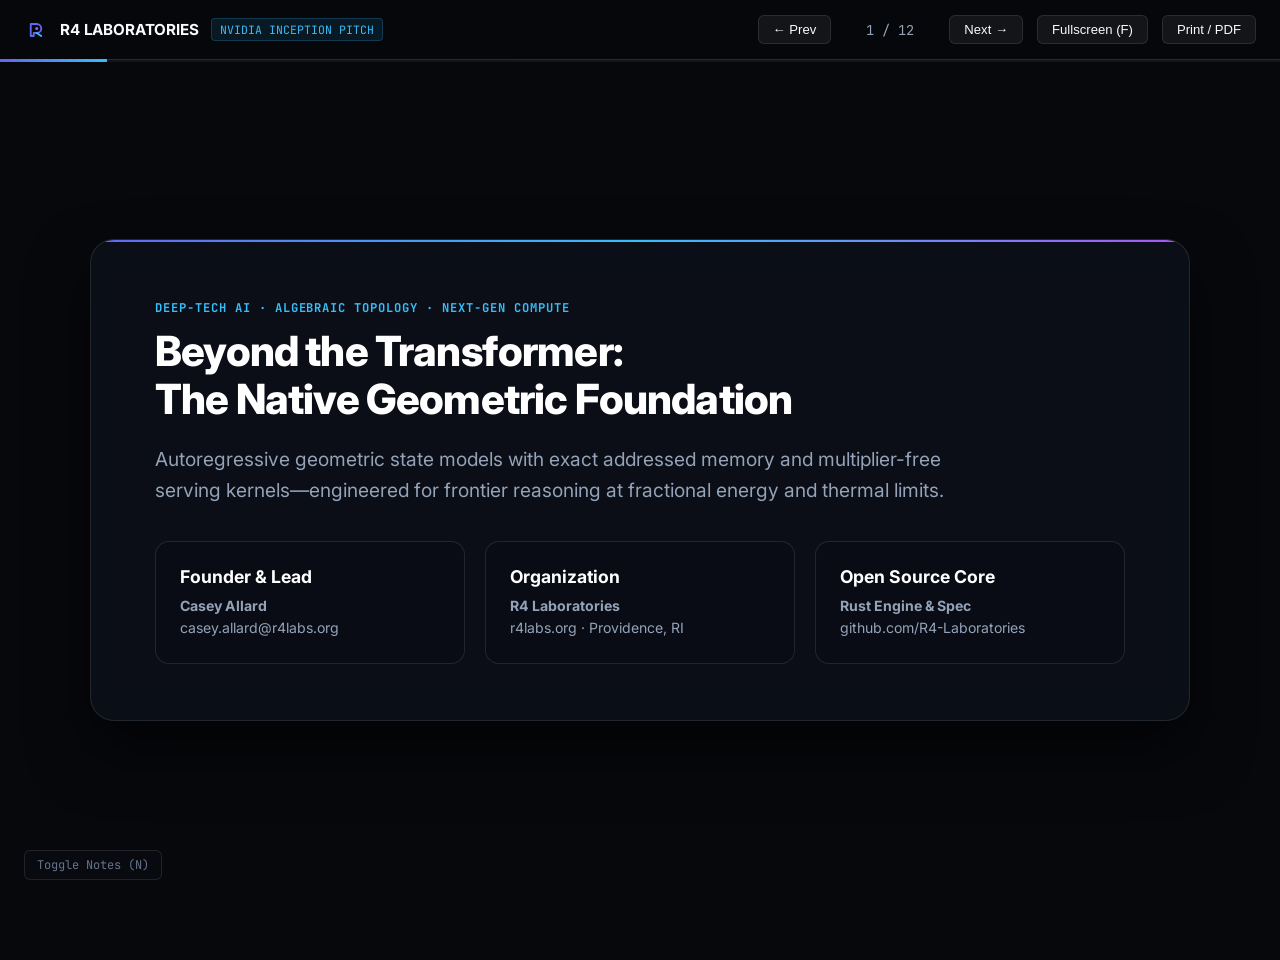
==== deck.html @ abbe3e6e "feat: add interactive NVIDIA Inception pitch deck and deck navigation" ====
<!DOCTYPE html>
<html lang="en">
<head>
  <meta charset="UTF-8" />
  <meta name="viewport" content="width=device-width, initial-scale=1.0" />
  <title>R4 Laboratories — Pitch Deck (NVIDIA Inception)</title>
  <link rel="icon" type="image/svg+xml" href="favicon.svg" />
  <link rel="preconnect" href="https://fonts.googleapis.com">
  <link rel="preconnect" href="https://fonts.gstatic.com" crossorigin>
  <link href="https://fonts.googleapis.com/css2?family=Inter:wght@300;400;500;600;700;800&family=JetBrains+Mono:wght@400;500;700&display=swap" rel="stylesheet">
  <style>
    :root {
      --bg: #07080c;
      --card-bg: rgba(14, 18, 28, 0.7);
      --border: rgba(255, 255, 255, 0.1);
      --border-accent: rgba(99, 102, 241, 0.35);
      --text: #f8fafc;
      --text-muted: #94a3b8;
      --text-dim: #64748b;
      --primary: #6366f1;
      --accent: #38bdf8;
      --purple: #a855f7;
      --font-sans: 'Inter', -apple-system, BlinkMacSystemFont, sans-serif;
      --font-mono: 'JetBrains Mono', monospace;
    }

    * {
      box-sizing: border-box;
      margin: 0;
      padding: 0;
    }

    body {
      background-color: var(--bg);
      color: var(--text);
      font-family: var(--font-sans);
      overflow: hidden;
      height: 100vh;
      width: 100vw;
      user-select: none;
    }

    /* Presentation Header & Controls */
    .deck-header {
      position: fixed;
      top: 0;
      left: 0;
      right: 0;
      height: 60px;
      display: flex;
      align-items: center;
      justify-content: space-between;
      padding: 0 24px;
      border-bottom: 1px solid var(--border);
      background: rgba(7, 8, 12, 0.85);
      backdrop-filter: blur(12px);
      z-index: 100;
    }

    .brand-group {
      display: flex;
      align-items: center;
      gap: 12px;
      text-decoration: none;
      color: inherit;
    }

    .brand-badge {
      font-family: var(--font-mono);
      font-size: 0.72rem;
      color: var(--accent);
      background: rgba(56, 189, 248, 0.1);
      padding: 3px 8px;
      border-radius: 4px;
      border: 1px solid rgba(56, 189, 248, 0.2);
    }

    .controls {
      display: flex;
      align-items: center;
      gap: 14px;
    }

    .btn-ctrl {
      background: rgba(255, 255, 255, 0.06);
      border: 1px solid var(--border);
      color: var(--text);
      padding: 6px 14px;
      border-radius: 6px;
      font-size: 0.82rem;
      font-weight: 500;
      cursor: pointer;
      display: inline-flex;
      align-items: center;
      gap: 6px;
      transition: all 0.2s ease;
    }

    .btn-ctrl:hover {
      background: rgba(255, 255, 255, 0.12);
      border-color: rgba(255, 255, 255, 0.25);
    }

    .slide-counter {
      font-family: var(--font-mono);
      font-size: 0.85rem;
      color: var(--text-muted);
      min-width: 90px;
      text-align: center;
    }

    /* Progress bar */
    .progress-bar-wrap {
      position: fixed;
      top: 59px;
      left: 0;
      right: 0;
      height: 3px;
      background: rgba(255, 255, 255, 0.05);
      z-index: 101;
    }

    .progress-bar {
      height: 100%;
      background: linear-gradient(90deg, var(--primary), var(--accent));
      width: 8.33%;
      transition: width 0.3s cubic-bezier(0.16, 1, 0.3, 1);
    }

    /* Deck Slides Container */
    .deck-container {
      width: 100vw;
      height: calc(100vh - 60px);
      margin-top: 60px;
      position: relative;
    }

    .slide {
      position: absolute;
      top: 0;
      left: 0;
      width: 100%;
      height: 100%;
      display: none;
      align-items: center;
      justify-content: center;
      padding: 40px;
      opacity: 0;
      transition: opacity 0.3s ease;
    }

    .slide.active {
      display: flex;
      opacity: 1;
    }

    .slide-content {
      max-width: 1100px;
      width: 100%;
      background: var(--card-bg);
      border: 1px solid var(--border);
      border-radius: 24px;
      padding: 56px 64px;
      backdrop-filter: blur(16px);
      box-shadow: 0 30px 60px rgba(0, 0, 0, 0.6);
      position: relative;
      overflow: hidden;
    }

    .slide-content::before {
      content: '';
      position: absolute;
      top: 0;
      left: 0;
      right: 0;
      height: 2px;
      background: linear-gradient(90deg, var(--primary), var(--accent), var(--purple));
    }

    .slide-tag {
      font-family: var(--font-mono);
      font-size: 0.76rem;
      font-weight: 700;
      color: var(--accent);
      letter-spacing: 0.08em;
      text-transform: uppercase;
      margin-bottom: 12px;
      display: inline-block;
    }

    .slide-title {
      font-size: 2.6rem;
      font-weight: 800;
      line-height: 1.15;
      letter-spacing: -0.02em;
      margin-bottom: 20px;
      color: #fff;
    }

    .slide-subtitle {
      font-size: 1.2rem;
      color: var(--text-muted);
      line-height: 1.6;
      margin-bottom: 36px;
      max-width: 850px;
    }

    /* Grid & Cards inside slides */
    .grid-2 {
      display: grid;
      grid-template-columns: 1fr 1fr;
      gap: 24px;
    }

    .grid-3 {
      display: grid;
      grid-template-columns: repeat(3, 1fr);
      gap: 20px;
    }

    .grid-4 {
      display: grid;
      grid-template-columns: repeat(4, 1fr);
      gap: 16px;
    }

    .card {
      background: rgba(10, 13, 22, 0.7);
      border: 1px solid var(--border);
      border-radius: 14px;
      padding: 24px;
    }

    .card h4 {
      font-size: 1.1rem;
      color: #fff;
      margin-bottom: 8px;
      display: flex;
      align-items: center;
      gap: 8px;
    }

    .card p {
      font-size: 0.88rem;
      color: var(--text-muted);
      line-height: 1.55;
    }

    .stat-huge {
      font-family: var(--font-mono);
      font-size: 2.8rem;
      font-weight: 800;
      background: linear-gradient(135deg, #fff, #818cf8);
      -webkit-background-clip: text;
      -webkit-text-fill-color: transparent;
      margin-bottom: 6px;
    }

    /* Pipeline Visual */
    .pipeline-row {
      display: grid;
      grid-template-columns: repeat(4, 1fr);
      gap: 16px;
      margin-top: 20px;
    }

    .pipeline-step {
      background: rgba(15, 20, 32, 0.8);
      border: 1px solid var(--border);
      border-radius: 12px;
      padding: 20px 16px;
      position: relative;
    }

    .step-badge {
      font-family: var(--font-mono);
      font-size: 0.68rem;
      color: var(--accent);
      font-weight: 700;
      margin-bottom: 8px;
    }

    .pipeline-step h5 {
      font-size: 0.95rem;
      color: #fff;
      margin-bottom: 6px;
    }

    .pipeline-step p {
      font-size: 0.78rem;
      color: var(--text-dim);
      line-height: 1.45;
    }

    /* Speaker Notes Bar */
    .speaker-notes-toggle {
      position: fixed;
      bottom: 20px;
      left: 24px;
      font-family: var(--font-mono);
      font-size: 0.75rem;
      color: var(--text-dim);
      background: rgba(10, 12, 18, 0.8);
      border: 1px solid var(--border);
      padding: 6px 12px;
      border-radius: 6px;
      cursor: pointer;
      z-index: 100;
    }

    .speaker-notes-box {
      position: fixed;
      bottom: 60px;
      left: 24px;
      right: 24px;
      max-width: 800px;
      background: rgba(10, 14, 24, 0.95);
      border: 1px solid var(--border-accent);
      border-radius: 12px;
      padding: 16px 20px;
      backdrop-filter: blur(16px);
      box-shadow: 0 10px 30px rgba(0,0,0,0.7);
      display: none;
      z-index: 102;
    }

    .speaker-notes-box.show {
      display: block;
    }

    .speaker-notes-box h6 {
      font-family: var(--font-mono);
      font-size: 0.72rem;
      color: var(--accent);
      text-transform: uppercase;
      margin-bottom: 6px;
    }

    .speaker-notes-box p {
      font-size: 0.88rem;
      color: var(--text);
      line-height: 1.5;
    }

    /* Print Styles */
    @media print {
      body {
        overflow: visible;
        height: auto;
      }
      .deck-header, .progress-bar-wrap, .speaker-notes-toggle, .speaker-notes-box {
        display: none !important;
      }
      .deck-container {
        margin: 0;
        height: auto;
      }
      .slide {
        position: relative !important;
        display: flex !important;
        opacity: 1 !important;
        page-break-after: always;
        height: 100vh;
        padding: 20px;
      }
      .slide-content {
        box-shadow: none !important;
        border: 1px solid #ccc !important;
        background: #000 !important;
        color: #fff !important;
      }
    }
  </style>
</head>
<body>

  <!-- Header -->
  <header class="deck-header">
    <a href="https://r4labs.org" class="brand-group">
      <svg width="24" height="24" viewBox="0 0 64 64" fill="none">
        <path d="M18 16H34C40.6274 16 46 21.3726 46 28C46 34.6274 40.6274 40 34 40H26V48H18V16Z" stroke="#6366f1" stroke-width="5" stroke-linecap="round" stroke-linejoin="round"/>
        <path d="M34 40L46 48" stroke="#38bdf8" stroke-width="5" stroke-linecap="round" stroke-linejoin="round"/>
        <circle cx="34" cy="28" r="4" fill="#a855f7"/>
      </svg>
      <strong style="font-size: 0.95rem; letter-spacing: -0.01em;">R4 LABORATORIES</strong>
      <span class="brand-badge">NVIDIA INCEPTION PITCH</span>
    </a>

    <div class="controls">
      <button class="btn-ctrl" onclick="prevSlide()">&#8592; Prev</button>
      <div class="slide-counter" id="counter">1 / 12</div>
      <button class="btn-ctrl" onclick="nextSlide()">Next &#8594;</button>
      <button class="btn-ctrl" onclick="toggleFullscreen()">Fullscreen (F)</button>
      <button class="btn-ctrl" onclick="window.print()">Print / PDF</button>
    </div>
  </header>

  <!-- Progress Bar -->
  <div class="progress-bar-wrap">
    <div class="progress-bar" id="progressBar"></div>
  </div>

  <!-- Slides Container -->
  <main class="deck-container">

    <!-- Slide 1: Title -->
    <section class="slide active" data-notes="Welcome NVIDIA Inception evaluators. R4 Laboratories is an independent, self-funded deep-tech lab founded by Casey Allard. We have spent over two years engineering the post-transformer foundation for frontier intelligence—replacing quadratic continuous tensor multiplication with exact addressed memory and discrete topological state transitions.">
      <div class="slide-content">
        <span class="slide-tag">DEEP-TECH AI · ALGEBRAIC TOPOLOGY · NEXT-GEN COMPUTE</span>
        <h1 class="slide-title">Beyond the Transformer:<br/>The Native Geometric Foundation</h1>
        <p class="slide-subtitle">
          Autoregressive geometric state models with exact addressed memory and multiplier-free serving kernels—engineered for frontier reasoning at fractional energy and thermal limits.
        </p>
        <div class="grid-3">
          <div class="card">
            <h4>Founder & Lead</h4>
            <p><strong>Casey Allard</strong><br/>casey.allard@r4labs.org</p>
          </div>
          <div class="card">
            <h4>Organization</h4>
            <p><strong>R4 Laboratories</strong><br/>r4labs.org · Providence, RI</p>
          </div>
          <div class="card">
            <h4>Open Source Core</h4>
            <p><strong>Rust Engine & Spec</strong><br/>github.com/R4-Laboratories</p>
          </div>
        </div>
      </div>
    </section>

    <!-- Slide 2: The Problem -->
    <section class="slide" data-notes="Transformers have achieved incredible milestones, but their architectural tax is becoming unsustainable. Context length is strangled by quadratic attention complexity and memory-bandwidth-choking KV-caches. Power consumption is hitting a hard physical wall. Adding more matrix multipliers yields diminishing returns per megawatt.">
      <div class="slide-content">
        <span class="slide-tag">THE MACRO PROBLEM</span>
        <h2 class="slide-title">The Scaling Ceiling of Dense Transformers</h2>
        <p class="slide-subtitle">
          Brute-force matrix scaling is colliding with the physical limits of memory bandwidth and power consumption.
        </p>
        <div class="grid-3">
          <div class="card">
            <h4>1. Quadratic Memory Wall</h4>
            <p>Attention scales as O(N²). Sprawling KV-caches starve memory bandwidth, making large-context inference economically prohibitive.</p>
          </div>
          <div class="card">
            <h4>2. Extreme Thermal & Energy Tax</h4>
            <p>Datacenters are power-constrained, while edge devices overheat. Continuous floating-point matrix multiplication wastes massive energy.</p>
          </div>
          <div class="card">
            <h4>3. Probabilistic Hallucination</h4>
            <p>Continuous vector approximations blur historical facts over long reasoning chains, lacking immutable exact coordinate addressing.</p>
          </div>
        </div>
      </div>
    </section>

    <!-- Slide 3: The Thesis -->
    <section class="slide" data-notes="Physical systems and information theory conserve energy through symmetry, topology, and discrete invariants. Instead of forcing millions of continuous parameters to approximate relationships through floating-point brute force, R4 maps language and reasoning onto exact geometric coordinate systems.">
      <div class="slide-content">
        <span class="slide-tag">THE R4 THESIS</span>
        <h2 class="slide-title">Computing via Topology, Symmetry, and Exact Invariants</h2>
        <p class="slide-subtitle">
          Intelligence does not require brute-force matrix multiplication. Nature solves high-dimensional problems through structured symmetries and conservation laws.
        </p>
        <div class="grid-2">
          <div class="card">
            <h4 style="color: #ef4444;">Conventional Transformers</h4>
            <p style="margin-bottom: 12px;">• Dense continuous parameter soup with unconstrained degrees of freedom.</p>
            <p style="margin-bottom: 12px;">• Continuous floating-point matrix multiplication at every inference step.</p>
            <p>• Memory bloat proportional to context length.</p>
          </div>
          <div class="card" style="border-color: var(--border-accent);">
            <h4 style="color: var(--accent);">R4 Geometric Models</h4>
            <p style="margin-bottom: 12px;">• Structured state evolution over R4/S3 topological manifolds.</p>
            <p style="margin-bottom: 12px;">• Multiplier-free serving: bounded integer additions, bitwise shifts, and table lookups.</p>
            <p>• Exact addressed memory (UOR) with zero KV-cache explosion.</p>
          </div>
        </div>
      </div>
    </section>

    <!-- Slide 4: Architectural Deep-Dive -->
    <section class="slide" data-notes="Here is the execution pipeline. Offline Rust training utilizes floating point and matrix arithmetic to learn geometric operators. However, final serving strictly adheres to our multiplier-free contract: tokens enter prime coordinate spaces, transition through 4D hyperspheric manifolds, retrieve addressed memory, and serve via integer lookup.">
      <div class="slide-content">
        <span class="slide-tag">NATIVE GEOMETRIC ARCHITECTURE</span>
        <h2 class="slide-title">The Four Fundamental Primitives</h2>
        <p class="slide-subtitle">
          A ground-up departure from dense transformer backbones — from raw tokens to served output.
        </p>
        <div class="pipeline-row">
          <div class="pipeline-step">
            <div class="step-badge">PRIMITIVE 01</div>
            <h5>Prime Coordinate Encoding</h5>
            <p>Tokens mapped to exact prime addresses and fixed zeta-zero phases without semantic dilution.</p>
          </div>
          <div class="pipeline-step">
            <div class="step-badge">PRIMITIVE 02</div>
            <h5>R4/S3 Manifold Updates</h5>
            <p>State transitions over 4D hyperspheres and paired golden icosians (H4 &oplus; &phi;H4) preserving ring invariants.</p>
          </div>
          <div class="pipeline-step">
            <div class="step-badge">PRIMITIVE 03</div>
            <h5>Exact Addressed Memory</h5>
            <p>Universal Object Reference (UOR) addressing replaces fuzzy attention decay with deterministic coordinate lookup.</p>
          </div>
          <div class="pipeline-step">
            <div class="step-badge">PRIMITIVE 04</div>
            <h5>Multiplier-Free Serving</h5>
            <p>Inference executes strictly via bounded integer addition, bitwise shifts, and compact table lookups.</p>
          </div>
        </div>
      </div>
    </section>

    <!-- Slide 5: Performance Advantages -->
    <section class="slide" data-notes="Because our serving kernel uses zero runtime floating-point multipliers, we achieve more than a 10x reduction in energy consumption. The model runs locally on low-power consumer silicon with near-zero thermal saturation, eliminating the massive cloud cooling overhead.">
      <div class="slide-content">
        <span class="slide-tag">MEASURED ADVANTAGES</span>
        <h2 class="slide-title">Radical Efficiency by Design</h2>
        <p class="slide-subtitle">
          Eliminating continuous matrix multiplication unlocks unprecedented latency and power characteristics.
        </p>
        <div class="grid-4">
          <div class="card">
            <div class="stat-huge">0</div>
            <h4>Served Multipliers</h4>
            <p>No floating-point multiplier instructions in served execution kernels.</p>
          </div>
          <div class="card">
            <div class="stat-huge">10×+</div>
            <h4>Energy Reduction</h4>
            <p>Sub-watt-hour token generation on consumer and edge hardware.</p>
          </div>
          <div class="card">
            <div class="stat-huge">O(1)</div>
            <h4>Memory Footprint</h4>
            <p>Constant-memory geometric state eliminates runaway KV-cache bloat.</p>
          </div>
          <div class="card">
            <div class="stat-huge">100%</div>
            <h4>Verifiability</h4>
            <p>Bitwise deterministic artifact generation and cryptographic receipts.</p>
          </div>
        </div>
      </div>
    </section>

    <!-- Slide 6: Synergy with NVIDIA -->
    <section class="slide" data-notes="Why NVIDIA? NVIDIA hardware is the undisputed king of memory bandwidth and extreme low-bit integer operations. R4's bounded integer and table-based serving maps directly to INT4 and INT8 Tensor Cores. With NVIDIA's partnership, we can map discrete topological ring arithmetic directly to custom CUDA and TensorRT kernels.">
      <div class="slide-content">
        <span class="slide-tag">HARDWARE SYNERGY</span>
        <h2 class="slide-title">Why NVIDIA? Accelerating Geometric Primitives</h2>
        <p class="slide-subtitle">
          Unlocking next-generation throughput on NVIDIA Ada Lovelace, Hopper, and Blackwell architectures.
        </p>
        <div class="grid-3">
          <div class="card">
            <h4>INT4 / INT8 Tensor Cores</h4>
            <p>R4 serving kernels use bounded ≤4-bit integer linear maps and table reads—ideal for ultra-high throughput execution on Tensor Cores.</p>
          </div>
          <div class="card">
            <h4>Memory Bandwidth Liberation</h4>
            <p>Eliminating sprawling KV-caches frees high-bandwidth memory (HBM), allowing tens of thousands of concurrent streams per GPU.</p>
          </div>
          <div class="card">
            <h4>Custom CUDA Ring Kernels</h4>
            <p>Opportunity to co-develop CUDA/TensorRT acceleration for golden ratio Z[&phi;] ring arithmetic and prime coordinate routing.</p>
          </div>
        </div>
      </div>
    </section>

    <!-- Slide 7: Proof of Work -->
    <section class="slide" data-notes="This is not just theory. For over two years, R4 Laboratories has been completely self-funded, writing pure, high-performance Rust. Our repositories under R4-Laboratories include the core uor-r4 engine, prime-router, canonical content addressing, and in-browser WebAssembly runtimes.">
      <div class="slide-content">
        <span class="slide-tag">TRACTION & OPEN SOURCE</span>
        <h2 class="slide-title">2+ Years of Self-Funded Engineering</h2>
        <p class="slide-subtitle">
          A production-grade Rust codebase and active research ecosystem under @R4-Laboratories.
        </p>
        <div class="grid-3">
          <div class="card">
            <h4>uor-r4</h4>
            <p>Primary autoregressive geometric state model, Rust autodiff training tools, and multiplier-free serving kernels.</p>
          </div>
          <div class="card">
            <h4>prime-router</h4>
            <p>Angular-manifold and prime-coordinate routing framework for high-dimensional semantic spaces.</p>
          </div>
          <div class="card">
            <h4>uor-addr-1</h4>
            <p>Chain-agnostic canonical content addressing standard (RFC8785) for agent-produced artifacts.</p>
          </div>
        </div>
      </div>
    </section>

    <!-- Slide 8: Autonomous Labs -->
    <section class="slide" data-notes="We also pioneered an autonomous multi-agent research methodology. Our lab infrastructure coordinates autonomous agent benches with cryptographic receipts, ensuring that every benchmark, model weight, and scientific claim is verifiable and 100% reproducible.">
      <div class="slide-content">
        <span class="slide-tag">METHODOLOGY</span>
        <h2 class="slide-title">Autonomous Multi-Agent Research Ecosystem</h2>
        <p class="slide-subtitle">
          Continuous scientific verification through decentralized multi-agent consensus protocols.
        </p>
        <div class="grid-3">
          <div class="card">
            <h4>Cryptographic Evidence</h4>
            <p>Every hypothesis, training checkpoint, and evaluation receipt is recorded in immutable ledgers.</p>
          </div>
          <div class="card">
            <h4>Zero Reproducibility Crises</h4>
            <p>Pinning exact compiler states, seeds, and training ladders guarantees bitwise identical results.</p>
          </div>
          <div class="card">
            <h4>Autonomous Continuous Learning</h4>
            <p>Multi-agent benches coordinate across isolated worktrees, continuously exploring geometric topologies.</p>
          </div>
        </div>
      </div>
    </section>

    <!-- Slide 9: Commercialization -->
    <section class="slide" data-notes="R4 addresses high-value commercial sectors where transformers fail due to power, heat, or hallucination. These include edge robotics, aerospace, defense, and mission-critical enterprise sectors requiring exact addressed memory with legal and regulatory compliance.">
      <div class="slide-content">
        <span class="slide-tag">COMMERCIAL OPPORTUNITY</span>
        <h2 class="slide-title">Target Markets & Commercialization</h2>
        <p class="slide-subtitle">
          Targeting high-margin domains where transformers are physically or economically non-viable.
        </p>
        <div class="grid-3">
          <div class="card">
            <h4>1. Edge AI, Defense & Aerospace</h4>
            <p>Thermal-constrained and battery-powered platforms requiring offline frontier reasoning without overheating or draining batteries.</p>
          </div>
          <div class="card">
            <h4>2. Enterprise Exact Memory</h4>
            <p>Financial, healthcare, and legal compliance where non-hallucinatory, auditable addressed memory is mandatory.</p>
          </div>
          <div class="card">
            <h4>3. Foundation Model IP Licensing</h4>
            <p>Licensing multiplier-free geometric model weights and lightweight serving runtimes to hyperscalers and chipmakers.</p>
          </div>
        </div>
      </div>
    </section>

    <!-- Slide 10: Roadmap -->
    <section class="slide" data-notes="Here is our strategic timeline. Currently, we are finalizing the Rust joint-learning ladder and discretization bridge. In early 2027, with NVIDIA Inception's support, we will implement custom Tensor Core CUDA kernels and scale to our 1B-equivalent geometric model benchmark.">
      <div class="slide-content">
        <span class="slide-tag">ROADMAP</span>
        <h2 class="slide-title">Strategic Milestones (2026 – 2027)</h2>
        <p class="slide-subtitle">
          From mathematical proof-of-concept to accelerated enterprise geometric foundation models.
        </p>
        <div class="grid-4">
          <div class="card">
            <div class="step-badge">Q4 2026 (CURRENT)</div>
            <h4>Training Ladder</h4>
            <p>Complete Rust autodiff ladder, discretization bridge, and open-source benchmark suite.</p>
          </div>
          <div class="card">
            <div class="step-badge">Q1 2027</div>
            <h4>CUDA Acceleration</h4>
            <p>Custom NVIDIA Tensor Core INT4 kernels and 1B-equivalent geometric model release.</p>
          </div>
          <div class="card">
            <div class="step-badge">Q2 2027</div>
            <h4>Edge Runtime</h4>
            <p>Ultra-low power edge deployment on embedded silicon and enterprise pilot trials.</p>
          </div>
          <div class="card">
            <div class="step-badge">Q3 2027</div>
            <h4>Frontier Scaling</h4>
            <p>Multi-node autonomous scaling and frontier capability evaluation on reasoning benchmarks.</p>
          </div>
        </div>
      </div>
    </section>

    <!-- Slide 11: The Ask -->
    <section class="slide" data-notes="What is our ask from NVIDIA? First, access to DGX Cloud or partner GPU credits to accelerate our training runs. Second, architectural collaboration with NVIDIA engineers to optimize custom integer and table-lookup CUDA kernels. Third, visibility through the Inception showcase.">
      <div class="slide-content">
        <span class="slide-tag">PARTNERSHIP</span>
        <h2 class="slide-title">The Ask: Accelerating R4 with NVIDIA Inception</h2>
        <p class="slide-subtitle">
          Partnering with NVIDIA to bring native geometric computing to accelerated enterprise hardware.
        </p>
        <div class="grid-3">
          <div class="card">
            <h4>1. GPU Cluster Compute</h4>
            <p>Access to NVIDIA DGX Cloud or partner GPU credits (Lambda, CoreWeave, RunPod) to scale our offline training ladders and parameter exploration.</p>
          </div>
          <div class="card">
            <h4>2. Architectural Collaboration</h4>
            <p>Engagement with NVIDIA DevRel and engineers to optimize custom integer and table-lookup CUDA kernels for TensorRT and Blackwell.</p>
          </div>
          <div class="card">
            <h4>3. Inception Network</h4>
            <p>Inception showcase visibility, co-authored technical publications, and venture connections through Inception Capital Connect.</p>
          </div>
        </div>
      </div>
    </section>

    <!-- Slide 12: Closing -->
    <section class="slide" data-notes="Thank you. The future of intelligence will not be decided by who burns the most power, but by who discovers the most elegant geometry. We invite NVIDIA to join us in pioneering this foundation.">
      <div class="slide-content" style="text-align: center;">
        <span class="slide-tag">R4 LABORATORIES</span>
        <h2 class="slide-title" style="font-size: 3rem; margin-bottom: 24px;">The Geometric Future of AI</h2>
        <p class="slide-subtitle" style="margin: 0 auto 40px; max-width: 750px;">
          "The future of intelligence will not be decided by who burns the most power, but by who discovers the most elegant geometry."
        </p>
        <div style="display: inline-flex; gap: 32px; text-align: left; background: rgba(10, 13, 22, 0.8); border: 1px solid var(--border-accent); padding: 24px 36px; border-radius: 16px;">
          <div>
            <div style="font-size: 0.76rem; color: var(--accent); font-family: var(--font-mono); font-weight: 700;">PRINCIPAL RESEARCHER</div>
            <div style="font-size: 1.1rem; font-weight: 700; color: #fff;">Casey Allard</div>
            <div style="font-size: 0.88rem; color: var(--text-muted);">casey.allard@r4labs.org</div>
          </div>
          <div style="border-left: 1px solid var(--border); padding-left: 32px;">
            <div style="font-size: 0.76rem; color: var(--accent); font-family: var(--font-mono); font-weight: 700;">LAB HEADQUARTERS</div>
            <div style="font-size: 1.1rem; font-weight: 700; color: #fff;">Providence, RI</div>
            <div style="font-size: 0.88rem; color: var(--text-muted);">https://r4labs.org</div>
          </div>
        </div>
      </div>
    </section>

  </main>

  <!-- Speaker Notes Box -->
  <button class="speaker-notes-toggle" onclick="toggleNotes()">Toggle Notes (N)</button>
  <div class="speaker-notes-box" id="notesBox">
    <h6>Speaker Notes</h6>
    <p id="notesContent"></p>
  </div>

  <script>
    let currentSlide = 0;
    const slides = document.querySelectorAll('.slide');
    const counter = document.getElementById('counter');
    const progressBar = document.getElementById('progressBar');
    const notesBox = document.getElementById('notesBox');
    const notesContent = document.getElementById('notesContent');

    function updateSlide() {
      slides.forEach((s, idx) => {
        s.classList.toggle('active', idx === currentSlide);
      });
      counter.innerText = `${currentSlide + 1} / ${slides.length}`;
      progressBar.style.width = `${((currentSlide + 1) / slides.length) * 100}%`;
      
      const note = slides[currentSlide].getAttribute('data-notes') || '';
      notesContent.innerText = note;
    }

    function nextSlide() {
      if (currentSlide < slides.length - 1) {
        currentSlide++;
        updateSlide();
      }
    }

    function prevSlide() {
      if (currentSlide > 0) {
        currentSlide--;
        updateSlide();
      }
    }

    function toggleNotes() {
      notesBox.classList.toggle('show');
    }

    function toggleFullscreen() {
      if (!document.fullscreenElement) {
        document.documentElement.requestFullscreen().catch(() => {});
      } else {
        document.exitFullscreen().catch(() => {});
      }
    }

    window.addEventListener('keydown', (e) => {
      if (e.key === 'ArrowRight' || e.key === ' ' || e.key === 'PageDown') {
        nextSlide();
      } else if (e.key === 'ArrowLeft' || e.key === 'PageUp') {
        prevSlide();
      } else if (e.key.toLowerCase() === 'f') {
        toggleFullscreen();
      } else if (e.key.toLowerCase() === 'n') {
        toggleNotes();
      }
    });

    updateSlide();
  </script>
</body>
</html>
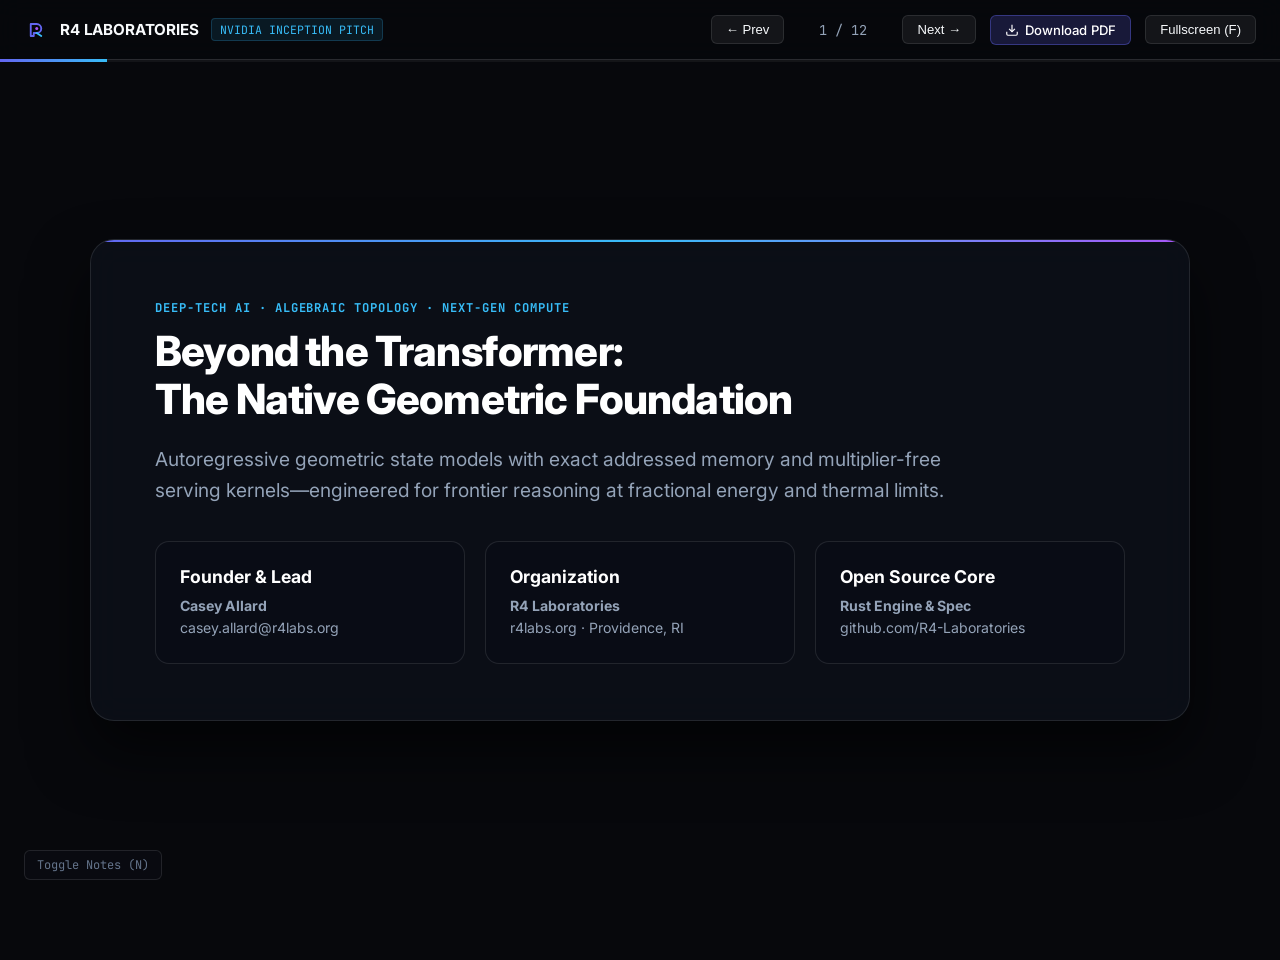
==== commit 0a6c473a: "feat: add 16:9 PDF pitch deck and direct download links" ====
--- a/deck.html
+++ b/deck.html
@@ -390,8 +390,15 @@
       <button class="btn-ctrl" onclick="prevSlide()">&#8592; Prev</button>
       <div class="slide-counter" id="counter">1 / 12</div>
       <button class="btn-ctrl" onclick="nextSlide()">Next &#8594;</button>
+      <a href="r4_laboratories_pitch_deck.pdf" download class="btn-ctrl" style="background: rgba(99, 102, 241, 0.2); border-color: rgba(99, 102, 241, 0.4); text-decoration: none; color: #fff;">
+        <svg width="14" height="14" viewBox="0 0 24 24" fill="none" stroke="currentColor" stroke-width="2">
+          <path d="M21 15v4a2 2 0 0 1-2 2H5a2 2 0 0 1-2-2v-4"/>
+          <polyline points="7 10 12 15 17 10"/>
+          <line x1="12" y1="15" x2="12" y2="3"/>
+        </svg>
+        Download PDF
+      </a>
       <button class="btn-ctrl" onclick="toggleFullscreen()">Fullscreen (F)</button>
-      <button class="btn-ctrl" onclick="window.print()">Print / PDF</button>
     </div>
   </header>
 
